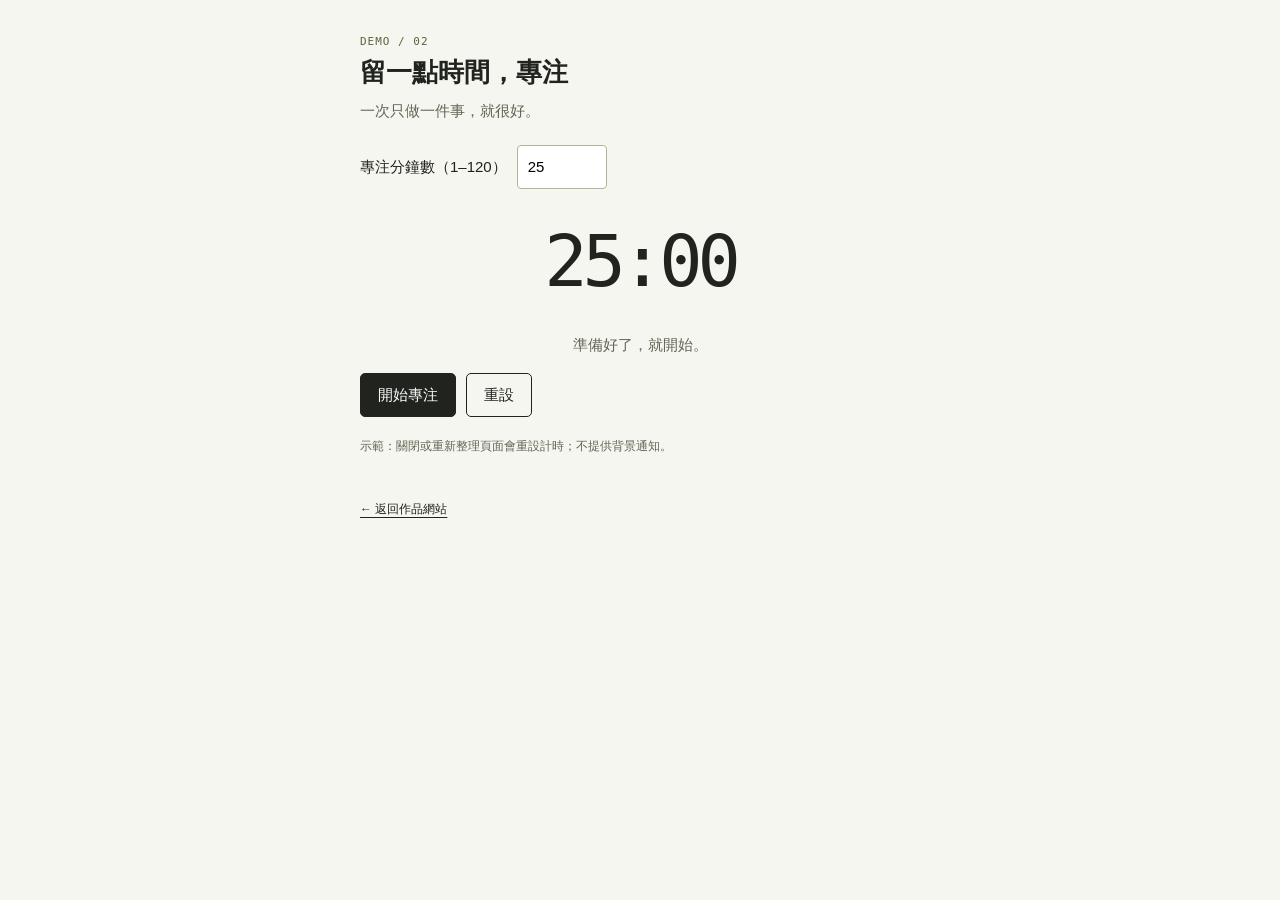
==== demos/focus.html @ ab829aef "Add static demo portfolio and GitHub Pages deployment" ====
<!doctype html><html lang="zh-Hant"><head><meta charset="utf-8"><meta name="viewport" content="width=device-width, initial-scale=1"><title>專注計時器 · 示範</title><link rel="stylesheet" href="./demo.css"><script defer src="./demo.js"></script></head><body data-demo="focus"><main><span class="badge">DEMO / 02</span><h1>留一點時間，專注</h1><p>一次只做一件事，就很好。</p><div class="row"><label for="minutes">專注分鐘數（1–120）</label><input id="minutes" type="number" min="1" max="120" step="1" value="25"></div><output id="timer" aria-label="剩餘時間">25:00</output><p id="timer-status" role="status" aria-live="polite">準備好了，就開始。</p><div class="row"><button id="start">開始專注</button><button id="reset" class="secondary">重設</button></div><p style="font-size:12px;margin-top:20px">示範：關閉或重新整理頁面會重設計時；不提供背景通知。</p><a class="back" href="../index.html" target="_top">← 返回作品網站</a></main></body></html>
---- demos/demo.css ----
*{box-sizing:border-box}body{margin:0;padding:28px;background:#f6f6f0;color:#20231e;font:15px/1.6 Arial,"Microsoft JhengHei",sans-serif}main{max-width:560px;margin:auto}h1{font-size:26px;margin:0 0 5px}p{color:#606654;margin:0 0 22px}.badge{font:11px monospace;letter-spacing:1px;color:#5a643e}button,input{font:inherit;min-height:44px}button{padding:9px 17px;background:#20231e;color:#fff;border:1px solid #20231e;border-radius:5px;cursor:pointer}button.secondary{color:#20231e;background:transparent}button:disabled{opacity:.5;cursor:default}button:focus-visible,input:focus-visible,a:focus-visible{outline:3px solid #48722d;outline-offset:3px}.row{display:flex;gap:10px;align-items:center;flex-wrap:wrap}label{display:block}input[type=range]{width:100%;accent-color:#426130}input[type=number]{width:90px;border:1px solid #afb79b;border-radius:4px;padding:6px 10px}input[type=text]{min-width:0;flex:1;border:1px solid #afb79b;border-radius:4px;padding:8px 12px;background:#fff}#swatches{display:flex;margin:20px 0;height:145px;border-radius:7px;overflow:hidden}#swatches div{flex:1;display:flex;align-items:end;justify-content:center;padding:8px 1px}#swatches span{background:#ffffffea;color:#20231e;font:10px monospace;padding:3px;border-radius:3px}#timer{display:block;font:72px/1.5 monospace;letter-spacing:-5px;text-align:center;margin:18px 0}#timer-status{text-align:center;margin-bottom:16px}#task-list{list-style:none;padding:0;margin:18px 0}#task-list li{display:flex;gap:10px;align-items:center;border-bottom:1px solid #d5d9ca;padding:9px 0}#task-list label{display:flex;align-items:center;gap:10px;flex:1;overflow-wrap:anywhere;min-width:0}#task-list input{width:20px;min-height:20px;flex:none;accent-color:#426130}#task-list input:checked+span{text-decoration:line-through;color:#667055}#task-list button{background:transparent;color:#606654;border:0;padding:5px 10px;font-size:13px}#message{font-size:13px;min-height:24px;margin-top:12px}pre{white-space:pre-wrap;overflow-wrap:anywhere;font-size:12px;background:#e8eddf;padding:12px;border-radius:5px}a{color:inherit;text-underline-offset:4px}.back{font-size:12px;display:inline-block;margin-top:22px}@media(max-width:380px){body{padding:18px}#swatches span{font-size:8px}#timer{font-size:62px}h1{font-size:23px}}
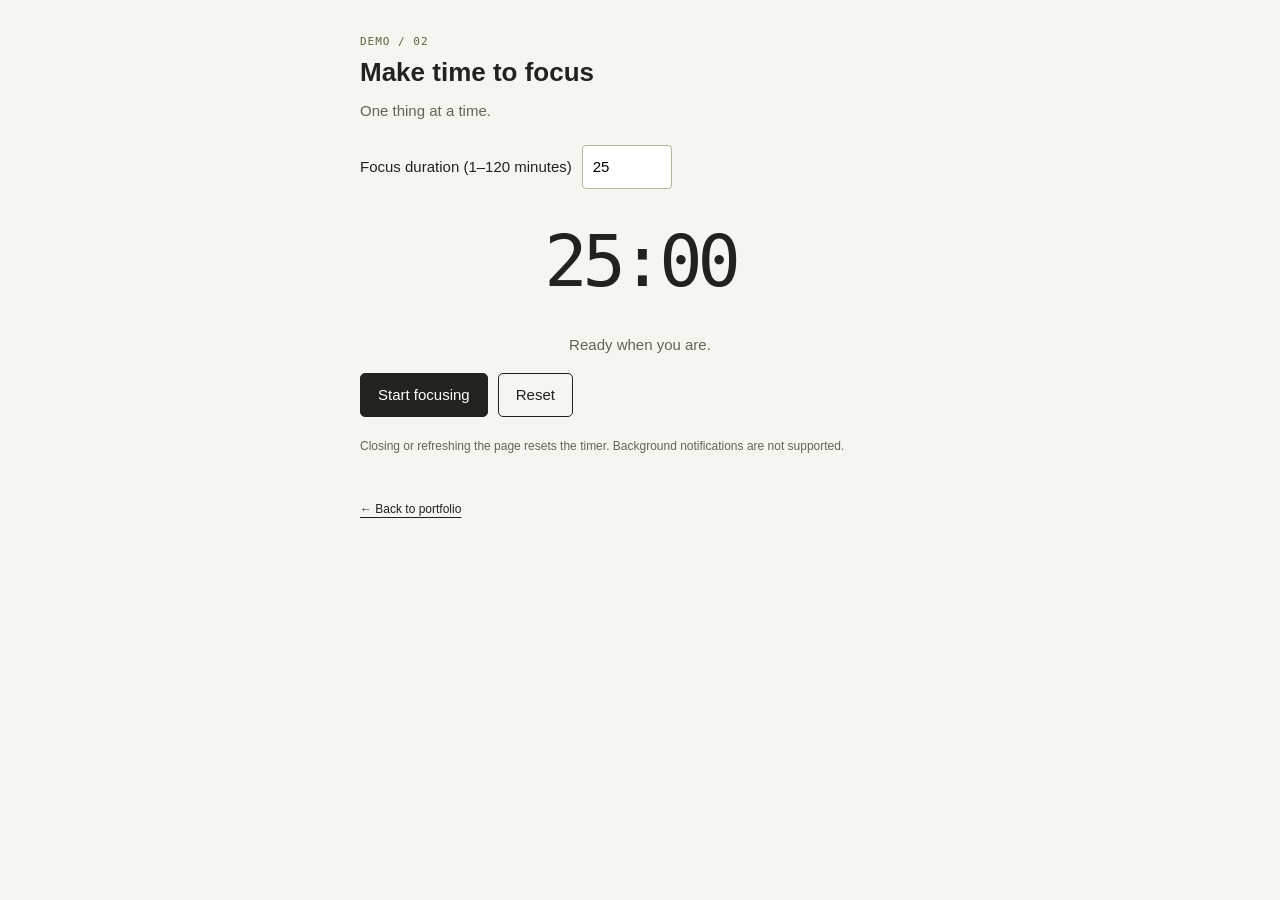
==== commit 8d3f0f23: "Translate portfolio and interactive demos into English" ====
--- a/demos/focus.html
+++ b/demos/focus.html
@@ -1 +1 @@
-<!doctype html><html lang="zh-Hant"><head><meta charset="utf-8"><meta name="viewport" content="width=device-width, initial-scale=1"><title>專注計時器 · 示範</title><link rel="stylesheet" href="./demo.css"><script defer src="./demo.js"></script></head><body data-demo="focus"><main><span class="badge">DEMO / 02</span><h1>留一點時間，專注</h1><p>一次只做一件事，就很好。</p><div class="row"><label for="minutes">專注分鐘數（1–120）</label><input id="minutes" type="number" min="1" max="120" step="1" value="25"></div><output id="timer" aria-label="剩餘時間">25:00</output><p id="timer-status" role="status" aria-live="polite">準備好了，就開始。</p><div class="row"><button id="start">開始專注</button><button id="reset" class="secondary">重設</button></div><p style="font-size:12px;margin-top:20px">示範：關閉或重新整理頁面會重設計時；不提供背景通知。</p><a class="back" href="../index.html" target="_top">← 返回作品網站</a></main></body></html>
+<!doctype html><html lang="en"><head><meta charset="utf-8"><meta name="viewport" content="width=device-width, initial-scale=1"><title>Focus Timer · Sample demo</title><link rel="stylesheet" href="./demo.css"><script defer src="./demo.js"></script></head><body data-demo="focus"><main><span class="badge">DEMO / 02</span><h1>Make time to focus</h1><p>One thing at a time.</p><div class="row"><label for="minutes">Focus duration (1–120 minutes)</label><input id="minutes" type="number" min="1" max="120" step="1" value="25"></div><output id="timer" aria-label="Time remaining">25:00</output><p id="timer-status" role="status" aria-live="polite">Ready when you are.</p><div class="row"><button id="start">Start focusing</button><button id="reset" class="secondary">Reset</button></div><p style="font-size:12px;margin-top:20px">Closing or refreshing the page resets the timer. Background notifications are not supported.</p><a class="back" href="../index.html" target="_top">← Back to portfolio</a></main></body></html>
